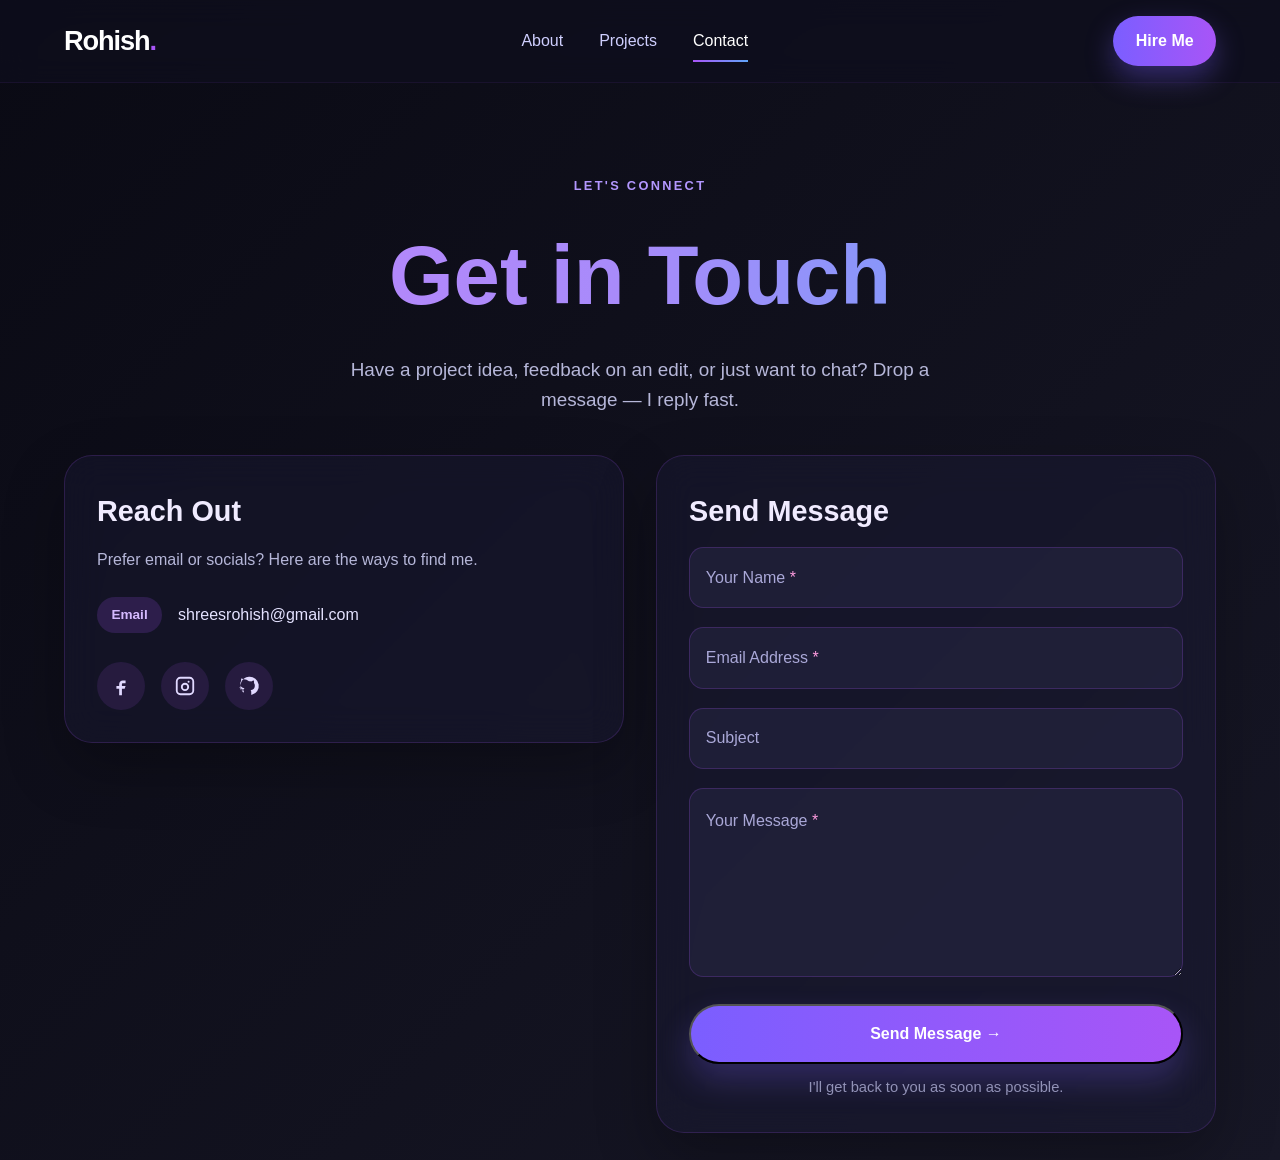
==== contact.html @ 7949db40 "Professionalize the portfolio, clean HTML/CSS defects, and add the needed JavaScript interactivity." ====
<!DOCTYPE html>
<html lang="en">
<head>
  <meta charset="UTF-8" />
  <meta name="viewport" content="width=device-width, initial-scale=1.0" />
  <meta name="description" content="Contact Rohish Shrees for AMV collaborations, web projects, and creative opportunities." />
  <title>Contact • Rohish Shrees</title>
  <link rel="apple-touch-icon" sizes="180x180" href="ICONS/apple-touch-icon.png" />
  <link rel="icon" type="image/png" sizes="32x32" href="ICONS/favicon-32x32.png" />
  <link rel="icon" type="image/png" sizes="16x16" href="ICONS/favicon-16x16.png" />
  <link rel="manifest" href="ICONS/site.webmanifest" />
  <link rel="stylesheet" href="style.css" />
  <script defer src="script.js"></script>
</head>
<body class="contact-page">
  <header class="topbar" id="top">
    <div class="topbar-inner">
      <a class="brand" href="index.html" aria-label="Home page">Rohish<span class="brand-dot">.</span></a>

      <nav class="nav" aria-label="Primary navigation">
        <a class="nav-link" href="about.html">About</a>
        <a class="nav-link" href="proj.html">Projects</a>
        <a class="nav-link active" href="contact.html">Contact</a>
      </nav>

      <a class="nav-btn primary" href="contact.html">Hire Me</a>
    </div>
  </header>

  <main class="contact-shell" role="main">
    <header class="contact-header reveal">
      <p class="contact-eyebrow">Let's connect</p>
      <h1>Get in Touch</h1>
      <p class="contact-subtitle">
        Have a project idea, feedback on an edit, or just want to chat? Drop a message — I reply fast.
      </p>
    </header>

    <section class="contact-grid" aria-label="Contact details and form">
      <div class="glass-card contact-info reveal">
        <h2 class="contact-card-title">Reach Out</h2>
        <p class="contact-card-text">Prefer email or socials? Here are the ways to find me.</p>

        <ul class="contact-list">
          <li class="contact-item">
            <span class="contact-badge">Email</span>
            <a class="contact-link" href="mailto:shreesrohish@gmail.com">shreesrohish@gmail.com</a>
          </li>
        </ul>

        <div class="social" aria-label="Social links">
          <a class="social-link" href="https://www.facebook.com/rohish.shrees.magar" target="_blank" rel="noreferrer" aria-label="Facebook">
            <svg viewBox="0 0 24 24" aria-hidden="true"><path d="M14 9h3V6h-3c-2.206 0-4 1.794-4 4v2H7v3h3v7h3v-7h3l1-3h-4v-2c0-.551.448-1 1-1z"/></svg>
          </a>

          <a class="social-link" href="https://www.instagram.com/keshioae?igsh=MXFwb2M3em1iNndpbQ%3D%3D" target="_blank" rel="noreferrer" aria-label="Instagram">
            <svg viewBox="0 0 24 24" aria-hidden="true"><path d="M7 2h10a5 5 0 0 1 5 5v10a5 5 0 0 1-5 5H7a5 5 0 0 1-5-5V7a5 5 0 0 1 5-5zm10 2H7a3 3 0 0 0-3 3v10a3 3 0 0 0 3 3h10a3 3 0 0 0 3-3V7a3 3 0 0 0-3-3zm-5 4.5A4.5 4.5 0 1 0 16.5 13 4.5 4.5 0 0 0 12 8.5zm0 2A2.5 2.5 0 1 1 9.5 13 2.5 2.5 0 0 1 12 10.5zm5-3.2a1.1 1.1 0 1 1-1.1-1.1 1.1 1.1 0 0 1 1.1 1.1z"/></svg>
          </a>

          <a class="social-link" href="https://github.com/rohish-shrees12" target="_blank" rel="noreferrer" aria-label="GitHub">
            <svg viewBox="0 0 24 24" aria-hidden="true"><path d="M12 2a10 10 0 0 0-6.32 17.1c.5.1.68-.22.68-.49v-1.71c-2.78.61-3.37-1.2-3.37-1.2-.46-1.18-1.12-1.49-1.12-1.49-.9-.62.08-.61.08-.61 1 .07 1.52 1.03 1.52 1.03.9 1.53 2.36 1.09 2.94.83.09-.65.35-1.09.64-1.34-2.22-.26-4.56-1.12-4.56-4.96 0-1.1.39-1.99 1.02-2.69-.1-.26-.44-1.32.1-2.75 0 0 .84-.27 2.75 1.02A9.5 9.5 0 0 1 12 6.8c.85 0 1.7.11 2.49.33 1.9-1.29 2.74-1.02 2.74-1.02.55 1.43.21 2.49.1 2.75.64.7 1.02 1.59 1.02 2.69 0 3.85-2.35 4.7-4.58 4.96.36.31.68.93.68 1.88v2.79c0 .27.18.6.69.49A10 10 0 0 0 12 2z"/></svg>
          </a>
        </div>
      </div>

      <div class="glass-card contact-form-card reveal" style="animation-delay: 0.2s;">
        <h2 class="contact-card-title">Send Message</h2>

        <form class="contact-form" action="https://formsubmit.co/shreesrohish@gmail.com" method="POST">
          <input type="hidden" name="_captcha" value="false" />
          <input type="hidden" name="_next" value="https://rohish-shrees12.github.io/rohish/" />

          <div class="field">
            <input id="name" type="text" name="name" placeholder=" " required />
            <label for="name">Your Name <span class="req">*</span></label>
          </div>

          <div class="field">
            <input id="email" type="email" name="email" placeholder=" " required />
            <label for="email">Email Address <span class="req">*</span></label>
          </div>

          <div class="field">
            <input id="subject" type="text" name="subject" placeholder=" " />
            <label for="subject">Subject</label>
          </div>

          <div class="field field-full">
            <textarea id="message" name="message" rows="6" placeholder=" " required></textarea>
            <label for="message">Your Message <span class="req">*</span></label>
          </div>

          <div class="contact-actions">
            <button class="btn-primary" type="submit">Send Message →</button>
            <p class="contact-note">I'll get back to you as soon as possible.</p>
          </div>
        </form>
      </div>
    </section>
  </main>
</body>
</html>
---- style.css ----
/* Global reset */
* {
  margin: 0;
  padding: 0;
  box-sizing: border-box;
}

:root {
  --bg: #0a0a14;
  --bg-soft: #171726;
  --panel: rgba(30, 30, 60, 0.5);
  --panel-strong: rgba(40, 40, 70, 0.7);
  --line: rgba(168, 85, 247, 0.22);
  --line-soft: rgba(120, 120, 255, 0.15);
  --text: #e6e6ff;
  --muted: #b6b7d9;
  --purple: #a855f7;
  --purple-strong: #7b5eff;
  --blue: #60a5fa;
  --white: #ffffff;
  --shadow: rgba(10, 10, 20, 0.45);
}

html {
  scroll-behavior: smooth;
}

body {
  font-family: "Segoe UI", Tahoma, Geneva, Verdana, sans-serif;
  background: linear-gradient(135deg, var(--bg) 0%, var(--bg-soft) 100%);
  color: var(--text);
  min-height: 100vh;
  line-height: 1.6;
  overflow-x: hidden;
}

img, video {
  max-width: 100%;
  display: block;
}

a {
  color: inherit;
}

button, input, textarea {
  font: inherit;
}

.skip-link {
  position: absolute;
  left: -9999px;
  top: auto;
}

.skip-link:focus {
  left: 1rem;
  top: 1rem;
  z-index: 9999;
  background: var(--white);
  color: var(--bg);
  padding: 0.75rem 1.1rem;
  border-radius: 999px;
}

/* Topbar */
.topbar {
  position: sticky;
  top: 0;
  z-index: 1000;
  backdrop-filter: blur(14px);
  -webkit-backdrop-filter: blur(14px);
  background: rgba(15, 15, 30, 0.72);
  border-bottom: 1px solid rgba(168, 85, 247, 0.08);
  transition: all 0.3s ease;
}

.topbar.is-scrolled {
  background: rgba(10, 10, 20, 0.92);
  box-shadow: 0 8px 28px rgba(0, 0, 0, 0.22);
}

.topbar-inner {
  max-width: 1400px;
  margin: 0 auto;
  padding: 1rem 5%;
  display: flex;
  align-items: center;
  justify-content: space-between;
  gap: 1.5rem;
}

.brand {
  font-size: 1.7rem;
  font-weight: 800;
  color: var(--white);
  text-decoration: none;
  letter-spacing: -0.04em;
}

.brand-dot {
  color: var(--purple);
}

.nav {
  display: flex;
  align-items: center;
  justify-content: center;
  gap: 2.25rem;
}

.nav-link {
  position: relative;
  color: #cfcfff;
  text-decoration: none;
  font-weight: 500;
  transition: color 0.25s ease;
}

.nav-link::after {
  content: "";
  position: absolute;
  left: 0;
  bottom: -8px;
  width: 100%;
  height: 2px;
  background: linear-gradient(90deg, var(--purple), var(--blue));
  transform: scaleX(0);
  transform-origin: left;
  transition: transform 0.25s ease;
}

.nav-link:hover,
.nav-link.active {
  color: var(--white);
}

.nav-link:hover::after,
.nav-link.active::after {
  transform: scaleX(1);
}

.nav-btn {
  text-decoration: none;
  font-weight: 600;
  padding: 0.75rem 1.4rem;
  border-radius: 999px;
  transition: all 0.25s ease;
}

.nav-btn.primary {
  background: linear-gradient(90deg, var(--purple-strong), var(--purple));
  color: var(--white);
  box-shadow: 0 12px 28px rgba(123, 94, 255, 0.35);
}

.nav-btn.primary:hover {
  transform: translateY(-2px);
  box-shadow: 0 18px 34px rgba(123, 94, 255, 0.45);
}

/* Shared layout */
.page-shell,
.about-shell,
.projects-main,
.contact-shell {
  max-width: 1400px;
  margin: 0 auto;
}

.hero {
  min-height: calc(100vh - 80px);
  max-width: 1400px;
  margin: 0 auto;
  padding: 10vh 5% 4vh;
  display: grid;
  grid-template-columns: 1.1fr 0.9fr;
  align-items: center;
  gap: 4rem;
}

.hero-left,
.hero-right,
.reveal {
  opacity: 0;
  transform: translateY(36px);
  transition: all 1s cubic-bezier(0.22, 1, 0.36, 1);
}

.reveal.is-visible {
  opacity: 1;
  transform: translateY(0);
}

.pill {
  display: inline-block;
  background: rgba(123, 94, 255, 0.12);
  color: #b6b7ff;
  border: 1px solid rgba(123, 94, 255, 0.2);
  border-radius: 999px;
  padding: 0.6rem 1.2rem;
  font-size: 0.95rem;
  font-weight: 600;
  margin-bottom: 1.5rem;
}

.hero-title {
  font-size: clamp(3rem, 7vw, 5.9rem);
  line-height: 1.02;
  letter-spacing: -0.06em;
  margin-bottom: 1.4rem;
}

.hero-gradient-text,
.gradient-text {
  background: linear-gradient(90deg, #c084fc, #7b5eff, #60a5fa);
  background-size: 200% auto;
  color: transparent;
  -webkit-background-clip: text;
  background-clip: text;
  animation: gradientFlow 5s ease infinite;
}

@keyframes gradientFlow {
  0% { background-position: 0% 50%; }
  50% { background-position: 100% 50%; }
  100% { background-position: 0% 50%; }
}

.hero-subtitle {
  font-size: 1.3rem;
  color: var(--muted);
  max-width: 560px;
  margin-bottom: 2.3rem;
}

.hero-cta {
  display: flex;
  flex-wrap: wrap;
  gap: 1rem;
}

.btn-primary,
.btn-outline,
.project-link {
  display: inline-flex;
  align-items: center;
  justify-content: center;
  text-decoration: none;
  border-radius: 999px;
  font-weight: 700;
  transition: all 0.25s ease;
}

.btn-primary {
  background: linear-gradient(90deg, var(--purple-strong), var(--purple));
  color: var(--white);
  box-shadow: 0 16px 32px rgba(123, 94, 255, 0.25);
  padding: 0.95rem 1.9rem;
}

.btn-primary:hover {
  transform: translateY(-3px);
  box-shadow: 0 22px 42px rgba(123, 94, 255, 0.38);
}

.btn-outline {
  color: var(--text);
  border: 2px solid rgba(123, 94, 255, 0.7);
  padding: 0.9rem 1.8rem;
}

.btn-outline:hover {
  background: rgba(123, 94, 255, 0.08);
  transform: translateY(-2px);
}

.floating-cards {
  position: relative;
  height: 420px;
}

.stat-card {
  position: absolute;
  width: 240px;
  padding: 1.7rem 1.5rem;
  text-align: center;
  border: 1px solid var(--line-soft);
  background: rgba(28, 28, 52, 0.5);
  border-radius: 1.2rem;
  box-shadow: 0 18px 40px rgba(0, 0, 0, 0.28);
  backdrop-filter: blur(18px);
  -webkit-backdrop-filter: blur(18px);
  transition: transform 0.35s ease, box-shadow 0.35s ease;
}

.stat-card:hover {
  transform: translateY(-10px) scale(1.02);
  box-shadow: 0 22px 50px rgba(123, 94, 255, 0.25);
}

.card-1 { top: 0; left: 10%; }
.card-2 { top: 36%; right: 5%; transform: rotate(5deg); }
.card-3 { left: 17%; bottom: 3%; transform: rotate(-4deg); }

.icon {
  font-size: 2.8rem;
  margin-bottom: 0.8rem;
}

.stat-value {
  font-size: 1.7rem;
  font-weight: 800;
  color: #f0f0ff;
}

.stat-label {
  margin-top: 0.35rem;
  color: var(--muted);
  font-size: 0.95rem;
}

.home-footer,
.about-footer {
  text-align: center;
  color: #7a7ca3;
  padding: 2rem 0 3.5rem;
}

/* About page */
.about-page {
  background: linear-gradient(135deg, #0a0a14 0%, #171726 100%);
}

.about-shell {
  padding: 6vh 5% 2vh;
}

.about-hero {
  padding-top: 2rem;
}

.glass-card {
  background: rgba(30, 30, 60, 0.35);
  border: 1px solid rgba(168, 85, 247, 0.18);
  border-radius: 1.75rem;
  box-shadow: 0 24px 60px rgba(0, 0, 0, 0.28);
  backdrop-filter: blur(18px);
  -webkit-backdrop-filter: blur(18px);
}

.about-shell .glass-card {
  padding: 3rem 3rem 2.5rem;
}

.about-header {
  text-align: center;
  margin-bottom: 2.5rem;
}

.about-header h1 {
  font-size: clamp(3rem, 8vw, 6rem);
  line-height: 1;
  margin-bottom: 1rem;
}

.tagline {
  max-width: 700px;
  margin: 0 auto;
  color: var(--muted);
  font-size: 1.35rem;
}

.about-content {
  max-width: 900px;
  margin: 0 auto;
}

.intro {
  text-align: center;
  margin-bottom: 2.5rem;
}

.greeting {
  font-size: 1.4rem;
  margin-bottom: 0.4rem;
}

.highlight {
  color: var(--purple);
  font-weight: 700;
}

.college {
  color: #b39bff;
  font-size: clamp(1.8rem, 4vw, 2.6rem);
  margin-bottom: 1rem;
}

.bio {
  font-size: 1.15rem;
  color: #dcdcff;
  max-width: 700px;
  margin: 0 auto;
}

.skills-grid {
  display: grid;
  grid-template-columns: repeat(auto-fit, minmax(220px, 1fr));
  gap: 1.5rem;
  margin: 2rem 0 2.5rem;
}

.skill-item {
  background: rgba(40, 40, 70, 0.4);
  border: 1px solid rgba(168, 85, 247, 0.12);
  border-radius: 1.2rem;
  padding: 1.5rem 1.2rem;
  text-align: center;
  transition: transform 0.25s ease, border-color 0.25s ease;
}

.skill-item:hover {
  transform: translateY(-7px);
  border-color: rgba(168, 85, 247, 0.32);
}

.skill-icon {
  display: block;
  font-size: 3rem;
  margin-bottom: 0.8rem;
}

.skill-item h3 {
  color: var(--purple);
  margin-bottom: 0.4rem;
}

.skill-item p {
  color: var(--muted);
}

.fun-fact {
  margin: 1.5rem 0;
  text-align: center;
  font-style: italic;
  color: #d0d0f8;
  border-top: 1px solid rgba(168, 85, 247, 0.18);
  padding-top: 1.5rem;
}

.story-block {
  border-top: 1px solid rgba(120, 120, 255, 0.18);
  margin-top: 2.5rem;
  padding-top: 2rem;
}

.story-block h2 {
  margin-bottom: 1rem;
  color: #d9d8ff;
}

.story-block p {
  margin-bottom: 1rem;
  color: var(--muted);
  font-size: 1.06rem;
}

/* Projects page */
.projects-main {
  padding: 5vh 5% 4vh;
}

.projects-hero {
  text-align: center;
  padding: 4rem 0 2rem;
}

.projects-hero h1 {
  font-size: clamp(3rem, 8vw, 5.5rem);
  margin-bottom: 1rem;
}

.projects-hero p {
  max-width: 720px;
  margin: 0 auto;
  color: var(--muted);
  font-size: 1.2rem;
}

.projects-grid {
  display: grid;
  grid-template-columns: repeat(auto-fit, minmax(340px, 1fr));
  gap: 2rem;
  margin-top: 2rem;
}

.project-card {
  background: rgba(30, 30, 60, 0.35);
  border: 1px solid rgba(168, 85, 247, 0.2);
  border-radius: 1.4rem;
  overflow: hidden;
  transition: transform 0.28s ease, box-shadow 0.28s ease, border-color 0.28s ease;
  box-shadow: 0 18px 40px rgba(0, 0, 0, 0.25);
}

.project-card:hover {
  transform: translateY(-8px);
  border-color: rgba(168, 85, 247, 0.45);
  box-shadow: 0 28px 60px rgba(168, 85, 247, 0.12);
}

.project-thumbnail {
  background: #121220;
  height: 220px;
  overflow: hidden;
  border-bottom: 1px solid rgba(168, 85, 247, 0.12);
}

.project-thumbnail video {
  width: 100%;
  height: 100%;
  object-fit: cover;
}

.project-thumb-soon {
  display: flex;
  align-items: center;
  justify-content: center;
  background: linear-gradient(135deg, #667eea 0%, #764ba2 100%);
}

.soon-content {
  text-align: center;
}

.soon-icon {
  font-size: 3.5rem;
  margin-bottom: 0.5rem;
}

.soon-label {
  font-size: 1rem;
  font-weight: 700;
  color: rgba(255, 255, 255, 0.9);
}

.project-info {
  padding: 1.5rem 1.2rem 1.8rem;
}

.project-title {
  color: #d5baff;
  font-size: 1.5rem;
  margin-bottom: 0.7rem;
}

.project-info p {
  color: var(--muted);
  font-size: 0.98rem;
  margin-bottom: 1rem;
}

.project-link {
  background: linear-gradient(90deg, var(--purple-strong), var(--purple));
  color: var(--white);
  padding: 0.7rem 1.2rem;
  font-size: 0.94rem;
}

.project-link:hover {
  transform: translateY(-2px);
}

/* Contact page */
.contact-page {
  background: linear-gradient(135deg, #0a0a14 0%, #171726 100%);
}

.contact-shell {
  padding: 5vh 5% 3vh;
}

.contact-header {
  text-align: center;
  padding: 3rem 0 2.5rem;
}

.contact-eyebrow {
  color: #b397ff;
  text-transform: uppercase;
  letter-spacing: 0.18em;
  font-size: 0.8rem;
  font-weight: 700;
  margin-bottom: 0.8rem;
}

.contact-header h1 {
  font-size: clamp(3rem, 7vw, 5.2rem);
  margin-bottom: 0.8rem;
  background: linear-gradient(90deg, #c084fc, #a78bfa, #60a5fa);
  -webkit-background-clip: text;
  background-clip: text;
  color: transparent;
}

.contact-subtitle {
  max-width: 650px;
  margin: 0 auto;
  color: var(--muted);
  font-size: 1.18rem;
}

.contact-grid {
  display: grid;
  grid-template-columns: 1fr 1fr;
  gap: 2rem;
  align-items: start;
}

.contact-info,
.contact-form-card {
  padding: 2rem;
}

.contact-card-title {
  font-size: 1.8rem;
  margin-bottom: 0.8rem;
  color: #f0ebff;
}

.contact-card-text {
  color: var(--muted);
  margin-bottom: 1.5rem;
}

.contact-list {
  list-style: none;
  margin-bottom: 1.8rem;
}

.contact-item {
  display: flex;
  align-items: center;
  gap: 1rem;
  margin-bottom: 1rem;
  flex-wrap: wrap;
}

.contact-badge {
  display: inline-block;
  background: rgba(168, 85, 247, 0.18);
  color: #d5baff;
  border-radius: 999px;
  padding: 0.45rem 0.9rem;
  font-size: 0.85rem;
  font-weight: 700;
}

.contact-link {
  color: #e4e2ff;
  text-decoration: none;
}

.contact-link:hover {
  color: var(--purple);
}

.social {
  display: flex;
  gap: 1rem;
  margin-top: 1rem;
}

.social-link {
  width: 48px;
  height: 48px;
  display: flex;
  align-items: center;
  justify-content: center;
  background: rgba(168, 85, 247, 0.12);
  border-radius: 50%;
  transition: transform 0.25s ease, background 0.25s ease;
}

.social-link:hover {
  background: rgba(168, 85, 247, 0.25);
  transform: translateY(-2px);
}

.social-link svg {
  width: 22px;
  height: 22px;
  fill: #e1d9ff;
}

.contact-form {
  display: flex;
  flex-direction: column;
  gap: 1.2rem;
}

.field {
  position: relative;
}

.contact-form input,
.contact-form textarea {
  width: 100%;
  border: 1px solid rgba(168, 85, 247, 0.22);
  background: rgba(40, 40, 70, 0.5);
  border-radius: 0.9rem;
  padding: 1.05rem 1.15rem;
  color: var(--white);
  transition: border-color 0.25s ease, box-shadow 0.25s ease, background 0.25s ease;
}

.contact-form input::placeholder,
.contact-form textarea::placeholder {
  color: transparent;
}

.contact-form input:focus,
.contact-form textarea:focus {
  outline: none;
  border-color: var(--purple);
  box-shadow: 0 0 0 3px rgba(168, 85, 247, 0.18);
  background: rgba(40, 40, 70, 0.72);
}

.contact-form label {
  position: absolute;
  left: 1.05rem;
  top: 50%;
  transform: translateY(-50%);
  color: #aaa8d8;
  pointer-events: none;
  transition: all 0.2s ease;
}

.contact-form textarea + label {
  top: 1.25rem;
  transform: none;
}

.contact-form input:focus + label,
.contact-form input:not(:placeholder-shown) + label,
.contact-form textarea:focus + label,
.contact-form textarea:not(:placeholder-shown) + label {
  top: -0.5rem;
  left: 0.8rem;
  font-size: 0.78rem;
  color: var(--purple);
  background: rgba(14, 14, 28, 0.9);
  padding: 0 0.45rem;
  border-radius: 4px;
}

.field-full textarea {
  min-height: 150px;
  resize: vertical;
}

.contact-actions {
  display: flex;
  flex-direction: column;
  gap: 0.75rem;
}

.contact-note {
  text-align: center;
  color: #9292b7;
  font-size: 0.92rem;
}

.req {
  color: #ff9de0;
}

@media (max-width: 980px) {
  .hero {
    grid-template-columns: 1fr;
    padding-top: 7vh;
  }

  .home-footer {
    padding-bottom: 2rem;
  }

  .contact-grid {
    grid-template-columns: 1fr;
  }
}

@media (max-width: 760px) {
  .topbar-inner {
    flex-wrap: wrap;
    justify-content: center;
    padding-top: 0.9rem;
    padding-bottom: 0.9rem;
  }

  .nav {
    order: 3;
    width: 100%;
    justify-content: center;
    gap: 1.2rem;
    flex-wrap: wrap;
  }

  .nav-btn {
    display: none;
  }

  .floating-cards {
    transform: scale(0.9);
  }

  .about-shell .glass-card,
  .contact-info,
  .contact-form-card {
    padding: 1.5rem 1.15rem;
  }
}
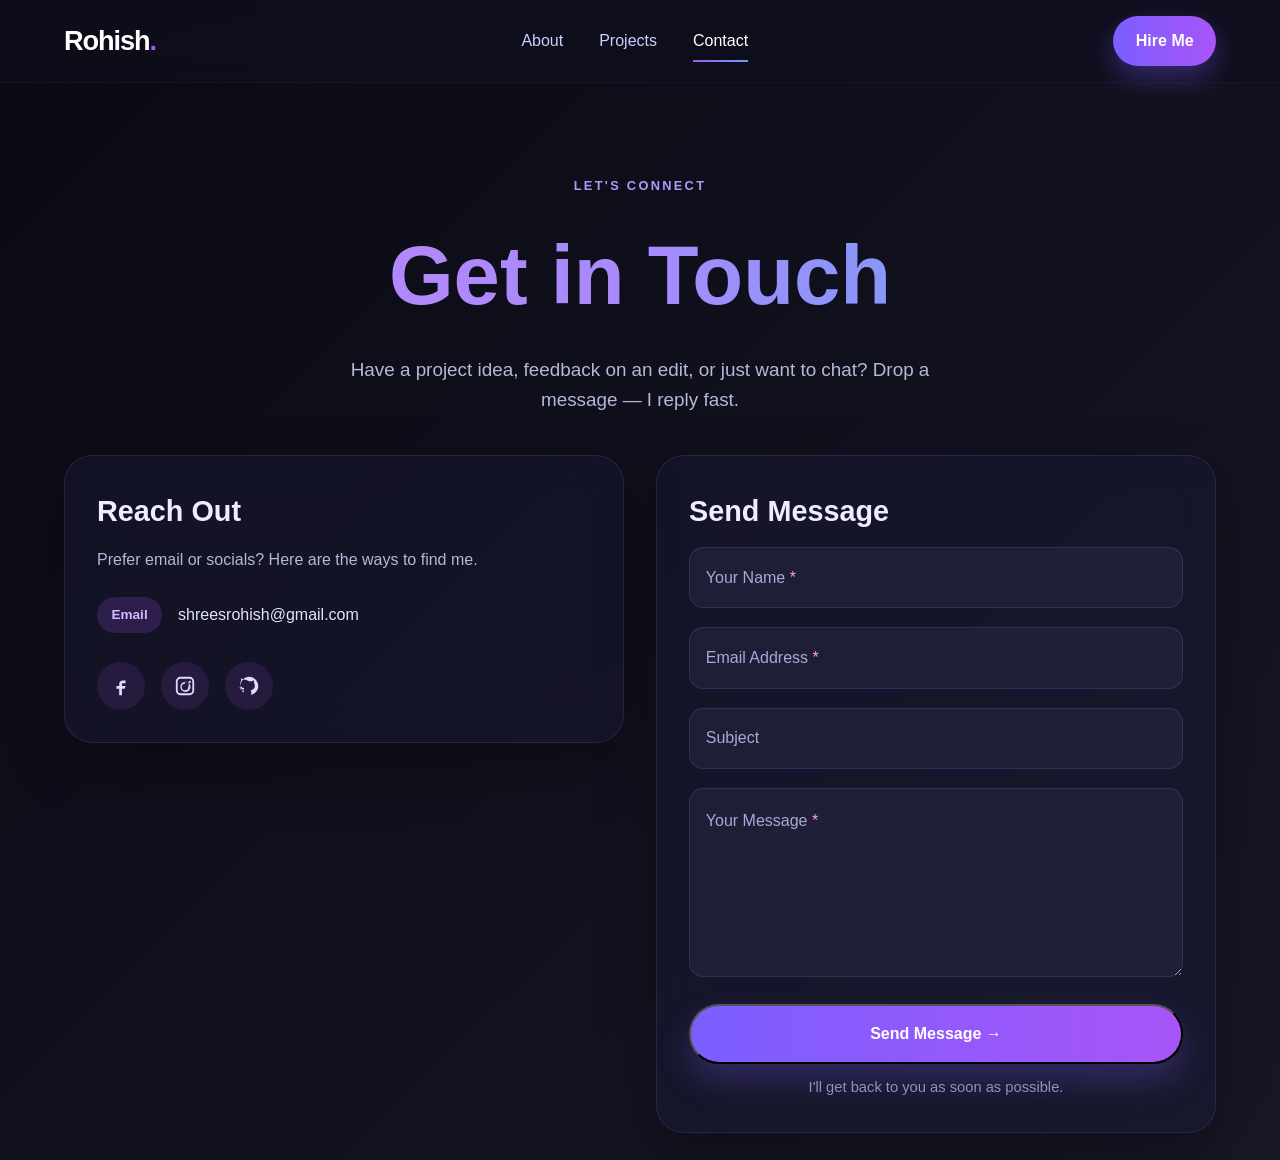
==== commit 869d1769: "Remove external form backend and keep contact form ready for later database integration" ====
--- a/contact.html
+++ b/contact.html
@@ -54,11 +54,11 @@
           </a>
 
           <a class="social-link" href="https://www.instagram.com/keshioae?igsh=MXFwb2M3em1iNndpbQ%3D%3D" target="_blank" rel="noreferrer" aria-label="Instagram">
-            <svg viewBox="0 0 24 24" aria-hidden="true"><path d="M7 2h10a5 5 0 0 1 5 5v10a5 5 0 0 1-5 5H7a5 5 0 0 1-5-5V7a5 5 0 0 1 5-5zm10 2H7a3 3 0 0 0-3 3v10a3 3 0 0 0 3 3h10a3 3 0 0 0 3-3V7a3 3 0 0 0-3-3zm-5 4.5A4.5 4.5 0 1 0 16.5 13 4.5 4.5 0 0 0 12 8.5zm0 2A2.5 2.5 0 1 1 9.5 13 2.5 2.5 0 0 1 12 10.5zm5-3.2a1.1 1.1 0 1 1-1.1-1.1 1.1 1.1 0 0 1 1.1 1.1z"/></svg>
+            <svg viewBox="0 0 24 24" aria-hidden="true"><path d="M7 2h10a5 5 0 0 1 5 5v10a5 5 0 0 1-5 5H7a5 5 0 0 1-5-5V7a5 5 0 0 1 5-5zm10 2H7a3 3 0 0 0-3 3v10a3 3 0 0 0 3 3h10a3 3 0 0 0 3-3V7a3 3 0 0 0-3-3zm-5 3.5A5.5 5.5 0 1 1 7 13a5.5 5.5 0 0 1 5-5.5zm0 2A3.5 3.5 0 1 0 15.5 13 3.5 3.5 0 0 0 12 7.5zm5.25-3.25a1.25 1.25 0 1 1-1.25 1.25 1.25 1.25 0 0 1 1.25-1.25z"/></svg>
           </a>
 
           <a class="social-link" href="https://github.com/rohish-shrees12" target="_blank" rel="noreferrer" aria-label="GitHub">
-            <svg viewBox="0 0 24 24" aria-hidden="true"><path d="M12 2a10 10 0 0 0-6.32 17.1c.5.1.68-.22.68-.49v-1.71c-2.78.61-3.37-1.2-3.37-1.2-.46-1.18-1.12-1.49-1.12-1.49-.9-.62.08-.61.08-.61 1 .07 1.52 1.03 1.52 1.03.9 1.53 2.36 1.09 2.94.83.09-.65.35-1.09.64-1.34-2.22-.26-4.56-1.12-4.56-4.96 0-1.1.39-1.99 1.02-2.69-.1-.26-.44-1.32.1-2.75 0 0 .84-.27 2.75 1.02A9.5 9.5 0 0 1 12 6.8c.85 0 1.7.11 2.49.33 1.9-1.29 2.74-1.02 2.74-1.02.55 1.43.21 2.49.1 2.75.64.7 1.02 1.59 1.02 2.69 0 3.85-2.35 4.7-4.58 4.96.36.31.68.93.68 1.88v2.79c0 .27.18.6.69.49A10 10 0 0 0 12 2z"/></svg>
+            <svg viewBox="0 0 24 24" aria-hidden="true"><path d="M12 2a10 10 0 0 0-6.32 17.1c.5.1.68-.22.68-.49v-1.71c-2.78.61-3.37-1.2-3.37-1.2-.46-1.18-1.12-1.49-1.12-1.49-.9-.62.08-.61.08-.61 1.02.08 1.56 1.05 1.56 1.05.88 1.5 2.31 1.07 2.87.82.1-.65.35-1.08.63-1.33-2.22-.25-4.56-1.11-4.56-4.96 0-1.09.39-1.99 1.03-2.69-.1-.25-.45-1.28.1-2.66 0 0 .84-.27 2.75 1.02A9.5 9.5 0 0 1 12 6.84c.85 0 1.7.11 2.49.33 1.9-1.29 2.74-1.02 2.74-1.02.55 1.38.2 2.41.1 2.66.64.7 1.03 1.6 1.03 2.69 0 3.86-2.35 4.7-4.58 4.95.36.31.68.92.68 1.85v2.75c0 .27.18.6.69.49A10 10 0 0 0 12 2z"/></svg>
           </a>
         </div>
       </div>
@@ -66,10 +66,7 @@
       <div class="glass-card contact-form-card reveal" style="animation-delay: 0.2s;">
         <h2 class="contact-card-title">Send Message</h2>
 
-        <form class="contact-form" action="https://formsubmit.co/shreesrohish@gmail.com" method="POST">
-          <input type="hidden" name="_captcha" value="false" />
-          <input type="hidden" name="_next" value="https://rohish-shrees12.github.io/rohish/" />
-
+        <form class="contact-form" method="post" action="" onsubmit="event.preventDefault();">
           <div class="field">
             <input id="name" type="text" name="name" placeholder=" " required />
             <label for="name">Your Name <span class="req">*</span></label>
